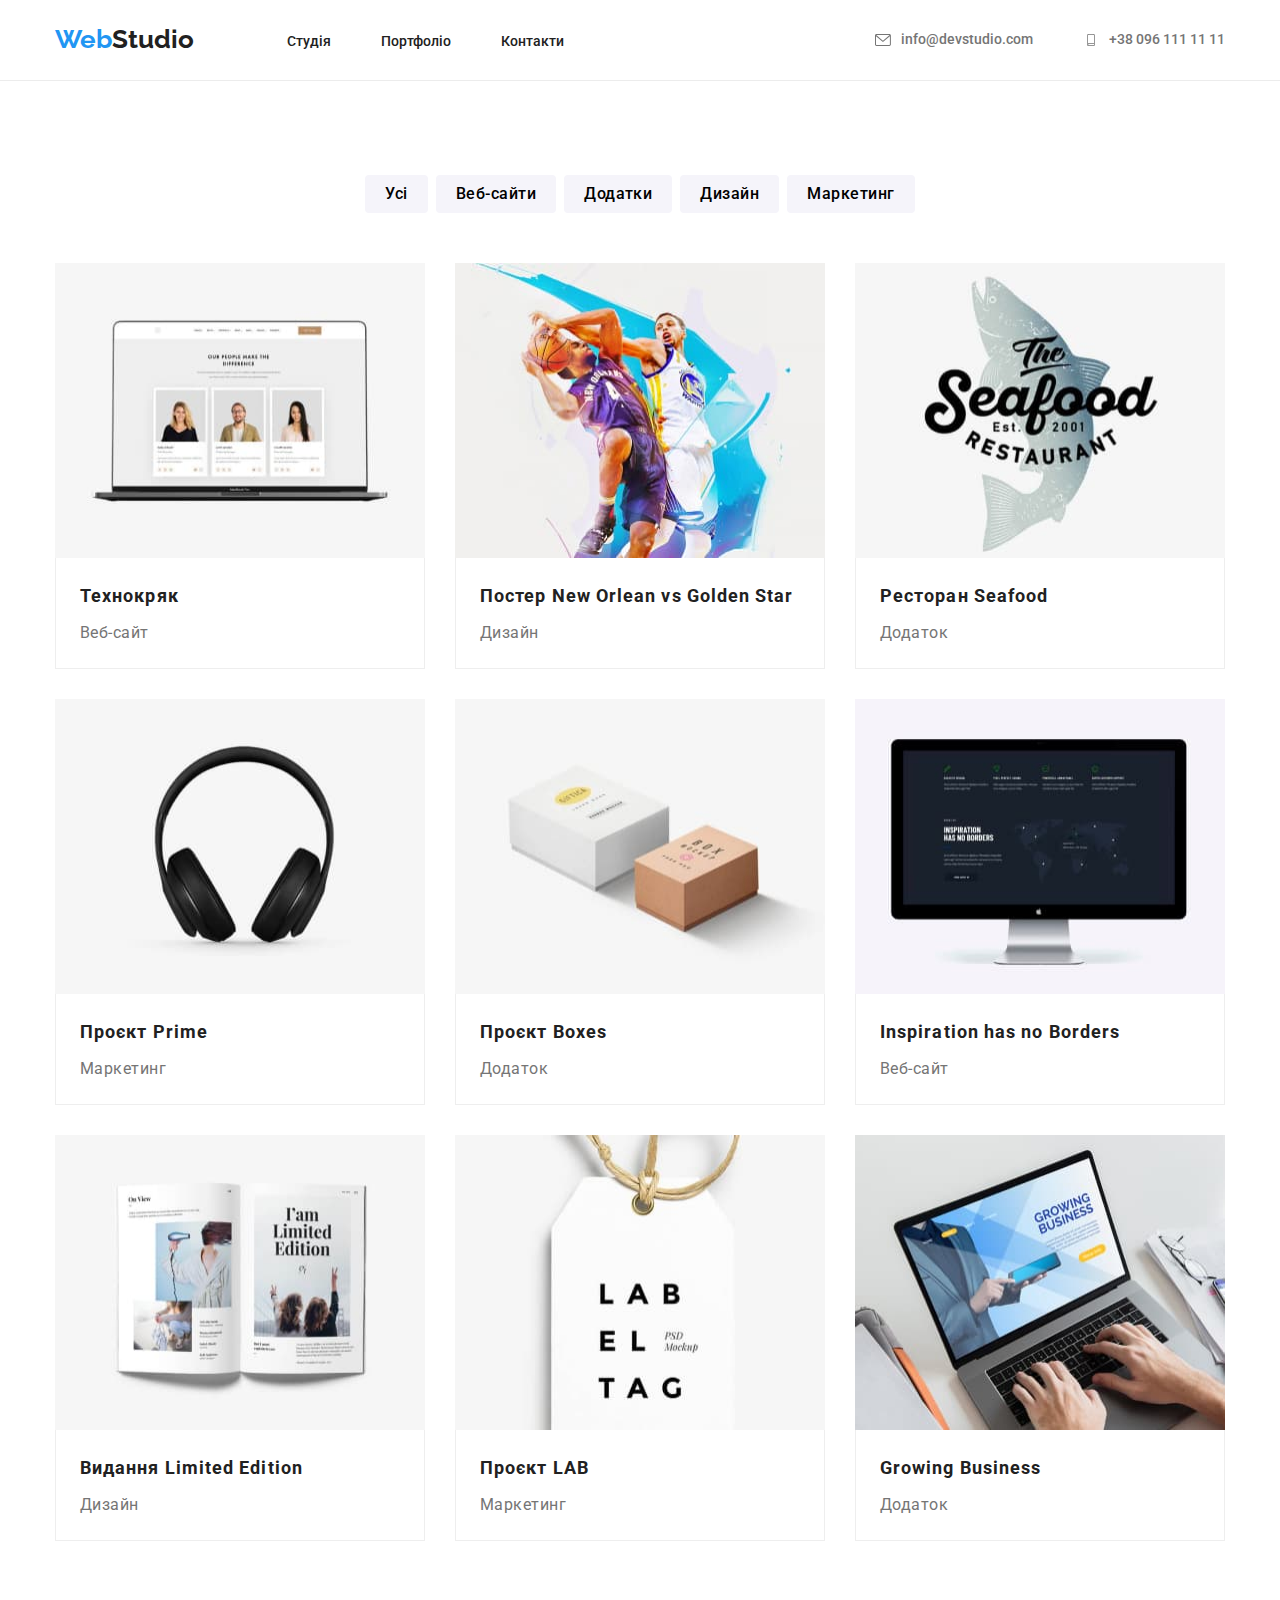
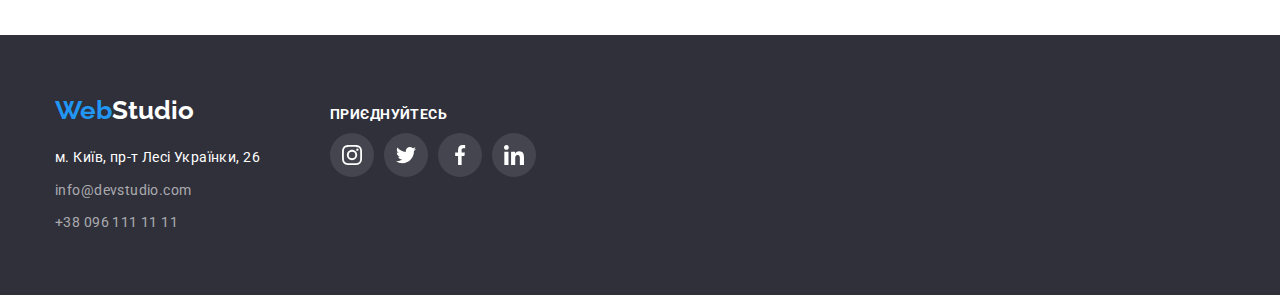
==== portfolio.html @ 413ea044 "copy from homework-4" ====
<!DOCTYPE html>
<html lang="uk">
  <head>
    <meta charset="UTF-8" />
    <meta http-equiv="X-UA-Compatible" content="IE=edge" />
    <meta name="viewport" content="width=device-width, initial-scale=1.0" />
    <link rel="preconnect" href="https://fonts.googleapis.com" />
    <link rel="preconnect" href="https://fonts.gstatic.com" crossorigin />
    <link
      href="https://fonts.googleapis.com/css2?family=Raleway:wght@700&family=Roboto:wght@400;500;700;900&display=swap"
      rel="stylesheet"
    />
    <link
      rel="stylesheet"
      href="https://cdnjs.cloudflare.com/ajax/libs/modern-normalize/1.1.0/modern-normalize.css"
      integrity="sha512-Y0MM+V6ymRKN2zStTqzQ227DWhhp4Mzdo6gnlRnuaNCbc+YN/ZH0sBCLTM4M0oSy9c9VKiCvd4Jk44aCLrNS5Q=="
      crossorigin="anonymous"
      referrerpolicy="no-referrer"
    />
    <link rel="stylesheet" href="./css/styles.css" />
    <title>Портфоліо</title>
  </head>

  <body>
    <!-- Шапка сторінки -->
    <header class="topbar">
      <div class="container topbar-flex">
        <nav class="topbar-navigation">
          <!-- Логотип -->
          <a href="./index.html" class="logo link-options"
            ><span class="word-web">Web</span
            ><span class="studio-header">Studio</span></a
          >
          <!-- Навігація по сторінці -->
          <ul class="topbar-navigation-list">
            <li class="topbar-navigation-group">
              <a href="./index.html" class="link-options topbar-navigation-link"
                >Студія</a
              >
            </li>
            <li class="topbar-navigation-group">
              <a
                href="./portfolio.html"
                class="link-options topbar-navigation-link"
                >Портфоліо</a
              >
            </li>
            <li class="topbar-navigation-group">
              <a href="#" class="link-options topbar-navigation-link"
                >Контакти</a
              >
            </li>
          </ul>
        </nav>
        <ul class="topbar-contacts-list">
          <li class="topbar-contacts-group">
            <a
              href="mailto:info@devstudio.com"
              class="link-options topbar-contacts-link"
            >
              <svg class="topbar-contacts-icon" width="16" height="12">
                <use
                  href="./images/icomoon/symbol-defs.svg#icon-mail"
                ></use>
                </svg>info@devstudio.com</a
            >
          </li>
          <li class="topbar-contacts-group">
            <a
              href="tel:+380961111111"
              class="link-options topbar-contacts-link"
            >
              <svg class="topbar-contacts-icon" width="16" height="12">
                <use
                  href="./images/icomoon/symbol-defs.svg#icon-tel"
                ></use>
              </svg>+38 096 111 11 11</a
            >
          </li>
        </ul>
      </div>
    </header>
    <!-- Основний контент сторінки -->
    <main>
      <section class="section">
        <div class="container">
          <h1 class="hidden">Портфоліо</h1>
          <ul class="flex-list porfolio-btn-list">
            <li class="porfolio-btn-grop">
              <button type="button" class="portfolio-btn">Усі</button>
            </li>
            <li class="porfolio-btn-grop">
              <button type="button" class="portfolio-btn">Веб-сайти</button>
            </li>
            <li class="porfolio-btn-grop">
              <button type="button" class="portfolio-btn">Додатки</button>
            </li>
            <li class="porfolio-btn-grop">
              <button type="button" class="portfolio-btn">Дизайн</button>
            </li>
            <li class="porfolio-btn-grop">
              <button type="button" class="portfolio-btn">Маркетинг</button>
            </li>
          </ul>
          <ul class="porfolio-link-list">
            <li class="porfolio-link-group">
              <a href="#" class="link-options portfolio-links">
                <img
                  src="./image-porfolio/img-1.jpeg"
                  alt="image-porfolio"
                  width="370"
                  height="295"
                  class="porfolio-link-img"
                />
                <div class="portfolio-tex-under-img">
                  <h2 class="porfolio-link-title">Технокряк</h2>
                  <p class="porfolio-link-text">Веб-сайт</p>
                </div>
              </a>
            </li>
            <li class="porfolio-link-group">
              <a href="#" class="link-options portfolio-links">
                <img
                  src="./image-porfolio/img-2.jpeg"
                  alt="image-porfolio"
                  width="370"
                  height="295"
                  class="porfolio-link-img"
                />
                <div class="portfolio-tex-under-img">
                  <h2 class="porfolio-link-title">
                    Постер New Orlean vs Golden Star
                  </h2>
                  <p class="porfolio-link-text">Дизайн</p>
                </div>
              </a>
            </li>
            <li class="porfolio-link-group">
              <a href="#" class="link-options portfolio-links">
                <img
                  src="./image-porfolio/img-3.jpeg"
                  alt="image-porfolio"
                  width="370"
                  height="295"
                  class="porfolio-link-img"
                />
                <div class="portfolio-tex-under-img">
                  <h2 class="porfolio-link-title">Ресторан Seafood</h2>
                  <p class="porfolio-link-text">Додаток</p>
                </div>
              </a>
            </li>
            <li class="porfolio-link-group">
              <a href="#" class="link-options portfolio-links">
                <img
                  src="./image-porfolio/img-4.jpeg"
                  alt="image-porfolio"
                  width="370"
                  height="295"
                  class="porfolio-link-img"
                />
                <div class="portfolio-tex-under-img">
                  <h2 class="porfolio-link-title">Проєкт Prime</h2>
                  <p class="porfolio-link-text">Маркетинг</p>
                </div>
              </a>
            </li>
            <li class="porfolio-link-group">
              <a href="#" class="link-options portfolio-links">
                <img
                  src="./image-porfolio/img-5.jpeg"
                  alt="image-porfolio"
                  width="370"
                  height="295"
                  class="porfolio-link-img"
                />
                <div class="portfolio-tex-under-img">
                  <h2 class="porfolio-link-title">Проєкт Boxes</h2>
                  <p class="porfolio-link-text">Додаток</p>
                </div>
              </a>
            </li>
            <li class="porfolio-link-group">
              <a href="#" class="link-options portfolio-links">
                <img
                  src="./image-porfolio/img-6.jpeg"
                  alt="image-porfolio"
                  width="370"
                  height="295"
                  class="porfolio-link-img"
                />
                <div class="portfolio-tex-under-img">
                  <h2 class="porfolio-link-title">
                    Inspiration has no Borders
                  </h2>
                  <p class="porfolio-link-text">Веб-сайт</p>
                </div>
              </a>
            </li>
            <li class="porfolio-link-group">
              <a href="#" class="link-options portfolio-links">
                <img
                  src="./image-porfolio/img-7.jpeg"
                  alt="image-porfolio"
                  width="370"
                  height="295"
                  class="porfolio-link-img"
                />
                <div class="portfolio-tex-under-img">
                  <h2 class="porfolio-link-title">Видання Limited Edition</h2>
                  <p class="porfolio-link-text">Дизайн</p>
                </div>
              </a>
            </li>
            <li class="porfolio-link-group">
              <a href="#" class="link-options portfolio-links">
                <img
                  src="./image-porfolio/img-8.jpeg"
                  alt="image-porfolio"
                  width="370"
                  height="295"
                  class="porfolio-link-img"
                />
                <div class="portfolio-tex-under-img">
                  <h2 class="porfolio-link-title">Проєкт LAB</h2>
                  <p class="porfolio-link-text">Маркетинг</p>
                </div>
              </a>
            </li>
            <li class="porfolio-link-group">
              <a href="#" class="link-options portfolio-links">
                <img
                  src="./image-porfolio/img-9.jpeg"
                  alt="image-porfolio"
                  width="370"
                  height="295"
                  class="porfolio-link-img"
                />
                <div class="portfolio-tex-under-img">
                  <h2 class="porfolio-link-title">Growing Business</h2>
                  <p class="porfolio-link-text">Додаток</p>
                </div>
              </a>
            </li>
          </ul>
        </div>
      </section>
    </main>

    <!-- Підвал сторінки -->
    <footer class="basement">
      <div class="container basement-container">
        <div class="basement-logo-con">
          <a href="./index.html" class="logo link-options logo-basement"
            ><span class="word-web">Web</span
            ><span class="studio-footer">Studio</span></a
          >
          <address class="basement-adress-section">
            <ul class="basement-list">
              <li class="basement-group">
                <a
                  href="https://goo.gl/maps/L8f5SfHQkq7jRVht7"
                  class="link-options basement-address"
                  >м. Київ, пр-т Лесі Українки, 26
                </a>
              </li>
              <li class="basement-group">
                <a
                  href="mailto:info@devstudio.com"
                  class="link-options basement-contacts"
                  >info@devstudio.com
                </a>
              </li>
              <li class="basement-group">
                <a
                  href="tel:+380961111111"
                  class="link-options basement-contacts"
                  >+38 096 111 11 11
                </a>
              </li>
            </ul>
          </address>
        </div>
        <div class="basement-icon-group">
          <p class="basement-soc our-features-title">приєднуйтесь</p>
          <ul class="soc-group">
            <li class="soc-list">
              <a href="#" class=" link-options basement-social-link">
                <svg class="social-link-icon" width="20" height="20">
                  <use
                    href="./images/icomoon/symbol-defs.svg#icon-instagram"
                  ></use>
                </svg>
              </a>
            </li>
            <li class="soc-list">
              <a href="#" class=" link-options basement-social-link">
                <svg class="social-link-icon" width="20" height="20">
                  <use
                    href="./images/icomoon/symbol-defs.svg#icon-twitter"
                  ></use>
                </svg>
              </a>
            </li>
            <li class="soc-list">
              <a href="#" class="basement-social-link  link-options ">
                <svg class="social-link-icon" width="20" height="20">
                  <use
                    href="./images/icomoon/symbol-defs.svg#icon-facebook"
                  ></use>
                </svg>
              </a>
            </li>
            <li class="soc-list">
              <a href="#" class="basement-social-link  link-options ">
                <svg class="social-link-icon" width="20" height="20">
                  <use
                    href="./images/icomoon/symbol-defs.svg#icon-linkedin"
                  ></use>
                </svg>
              </a>
            </li>
          </ul>
        </div>
      </div>
    </footer>
  </body>
</html>
---- css/styles.css ----
/* ---------------------------------- COLORS --------------------------------- */
:root{
    --primery-text-color: #212121;
    --additional-text-color: #FFFFFF;
    --paragraph-tex-color: #757575;
    --text-hover-color: #2196F3;
    --footer-contact-color: rgba(255, 255, 255, 0.6);
    --background-color: #ffffff;
    --background-color-additional: #2f303a;
    --background-color-special: #F5F4FA;
    --social-main-color: #AFB1B8;
}

/* ------------- body+logo+head+footer (тіло+логотип+шапка+підвал) ----------- */
/* ----- body (тіло) -----*/
body {
    background-color: #FFFFFF;
    font-family: 'Roboto', sans-serif;
    color: var(--primery-text-color);
}

.hidden{
    position: absolute;
    white-space: nowrap;
    width: 1px;
    height: 1px;
    overflow: hidden;
    border: 0;
    padding: 0;
    clip: rect(0 0 0 0);
    clip-path: inset(50%);
    margin: -1px;
}

/* links option (налаштування для посилать) */
.link-options {
    text-decoration: none;
}

h1,h2,h3,h4,h5,p,ul {
    margin: 0;
}

ul,ol{
    margin: 0;
    padding-left: 0;
}

.container{
    width: 1200px;
    padding-left: 15px;
    padding-right: 15px;
    margin: 0 auto;
}

/* .active{} */

/* ---------------------------------- LOGO ----------------------------------- */
/* "web" and "studio" style logo (in header and footer) */
.logo {
    font-family: 'Raleway', sans-serif;
    padding-top: 24px;
    padding-bottom: 25px;
}

/* options font LOGO (located in header and footer) */
.word-web,
.studio-header,
.studio-footer{
    font-weight: 700;
    font-size: 26px;
    line-height: 1.19;
}

/* options for tex "web" in logo */
.word-web {
    color: var(--text-hover-color);
}
/* options for tex "studio" in header logo */
.studio-header {
    color: var(--primery-text-color);
}
/* options for tex "studio" in footer logo */
.studio-footer {
    color: var(--additional-text-color);
}

/* ---------------------------- footer logo option --------------------------- */
.logo-basement {
    padding: 0;
}

/* =========================== HEADER (шапка сайта) ========================== */
/* header navigation options (налаштування шапки) */
.topbar { 
    border-bottom: 1px solid #ECECEC;
}

.topbar-flex {
    box-sizing: border-box;
    display: flex;
    justify-content: center;
}

.topbar-navigation-link, 
.topbar-contacts-link {
    font-weight: 500;
    font-size: 14px;
    line-height: 1.14;
}

.topbar-contacts-link{
    display: flex;
    align-items: center;
}

.topbar-navigation-list,
.topbar-contacts-list{
    list-style: none;
    display: flex;
}

/* ---------------------------- header navigation ---------------------------- */
/* header navigation section options (налаштування секції навігації) */
.topbar-navigation{
    display: inline-flex;
    justify-content: center;
}

.topbar-navigation-list{
    gap: 50px;
    margin-left: 93px;
}

/* header navigation list options (налаштування списку навігації) */
.topbar-navigation-group {
    margin-top: 32px;
}

/* header navigation link options (налаштування рядків списку навігації) */
.topbar-navigation-link{
    color: var(--primery-text-color);
    padding-top: 32px;
    padding-bottom: 32px;
}
.topbar-navigation-link:hover,
.topbar-navigation-link:focus{
    color: var(--text-hover-color);
}

/* ----------------------------- header contacts ----------------------------- */
.topbar-contacts-list{
    gap: 50px;
    margin-left: auto;
}

/* header contacts list options (налаштування списку контактів) */
.topbar-contacts-group {
    display: flex;
}

/* header contacts color and hover (налаштування контактів в шапці) */
.topbar-contacts-link {
    color: var(--paragraph-tex-color);
    padding-top: 32px;
    padding-bottom: 32px;
    fill: var(--paragraph-tex-color);
}
.topbar-contacts-link:focus ,
.topbar-contacts-link:hover {
    color: var(--text-hover-color);
    fill: var(--text-hover-color);
}

.topbar-contacts-icon{
margin-right: 10px;
}



/* -====================== FOOTER section (підвал сайту) ======================*/
/* footer section options (налаштування підвалу) */
.basement {
    background-color: var(--background-color-additional);
    padding-top: 60px;
    padding-bottom: 60px;
}

/* footer list options (налаштування списку в підвалі) */
.basement-list {
    display: inline;
    list-style: none;
}

.basement-logo {
    margin-bottom: 30px;
}

.basement-group{
    display: block;
    margin-bottom: 9px;
}

.basement-group:last-child{
    margin-bottom: 0;
}

/* footer address options (налаштування адреси в підвалі) */
.basement-address,
.basement-contacts{
    font-style: normal;
    font-weight: 400;
    font-size: 14px;
    line-height: 1.71;
    letter-spacing: 0.03em;
}

.basement-address{
    color: var(--additional-text-color);
}
.basement-address:hover,
.basement-address:focus {
    color: var(--text-hover-color);
}

/* footer contacts options (налаштування контактів в підвалі) */
.basement-contacts {
    color: var(--footer-contact-color);
}
.basement-contacts:hover,
.basement-contacts:focus {
    color: var(--text-hover-color);
}

.basement-container {
    display: flex;
    align-items: baseline;
}

.basement-adress-section {
    margin-top: 20px;
}

.basement-soc {
    color: var(--additional-text-color);
    margin-bottom: 20px;
}

.basement-icon-group {
    display: block;
    width: 206px;
    height: 80px;
    margin-left: 70px;
}

.basement-social-link{
    display: flex;
    justify-content: center;
    align-items: center;
    width: 44px;
    height: 44px;
    border-radius: 50%;
    background-color: rgba(255, 255, 255, 0.1);;
    fill: var(--additional-text-color);
}

.basement-social-link:hover,
.basement-social-link:focus{
    background-color: var(--text-hover-color);
}


/* ++++++++++++++ main index.html (основний контент index.html) ++++++++++++++ */
/* =========================== HERO section (герой) ===========================*/
.hero { 
    background-color: var(--background-color-additional);
    background-image: linear-gradient(rgba(47, 48, 58, 0.4) , rgba(47, 48, 58, 0.4) ) , url(../images/hero-bg.jpeg);
    background-size: 1600px;
    background-repeat: no-repeat;
    background-position: center;
/*     background-size: cover; */
    padding-top: 200px;
    padding-bottom: 200px;
}

/* .hero-container{} */

.hero-title {
    color: var(--additional-text-color);
    font-weight: 900;
    font-size: 44px;
    line-height: 1.36;
    text-align: center;
    letter-spacing: 0.06em;
    text-transform: uppercase;
    /* position */
    max-width: 696px;
    margin: 0 auto;
    margin-bottom: 30px;
}

.hero-div-btn {
    display: flex;
    justify-content: center;
}

.hero-button {
    color: var(--additional-text-color);
    background: var(--text-hover-color);
    cursor: pointer;
    font-family: inherit;
    font-weight: 700;
    font-size: 16px;
    line-height: 1.87;
    letter-spacing: 0.06em;
    text-align: center;
    height: 50px;
    width: 220px;
    border-radius: 4px;
    border-style: none;
    /* position */
}
.hero-button:hover,
.hero-button:focus{
    background: #188CE8;
    box-shadow: 0px 4px 4px rgba(0, 0, 0, 0.15);
    border-radius: 4px;
}

/* -==================== our-features (текст під банером) ==================== */
.our-features {padding-top: 94px;}

.our-features-list{
    color: var(--primery-text-color);
    list-style: none;
    display: flex;
    gap: 30px;
}

.our-features-group {
    flex-basis: calc((100% - 90px) / 4);
}

.our-icons-group {
    width: 270px;
    height: 120px;
    border-radius: 4px;
    background-color: var(--background-color-special);
    display: flex;
    justify-content: center;
    align-items: center;
    margin-bottom: 30px;
}

.our-features-icon {
fill: var(--primery-text-color);
}

/* title options (налаштування назви) */
.our-features-title {
    font-weight: 700;
    font-size: 14px;
    line-height: 1.14;
    letter-spacing: 0.03em;
    text-transform: uppercase;
    margin-bottom: 10px;
}

/* paragraph options (налаштування параграфу) */
.our-features-text {
    color: var(--paragraph-tex-color);
    font-size: 14px;
    line-height: 1.71;
    letter-spacing: 0.03em;
}

/* ======================= img-section (чим займаємось) ======================= */

/* title in section 3 and 4  */
.img-section-title, 
.our-team-main-title, 
.partners-main-title{
    color: var(--primery-text-color);
    font-weight: 700;
    font-size: 36px;
    line-height: 1.16;
    text-align: center;
    letter-spacing: 0.03em;
    /* position */
    box-sizing: border-box;
    margin-bottom: 50px;
}

.img-section-picture {
    display: block;
}

/*  налаштування списку (list options) */
.img-section-list,
.our-team-list{
    display: flex;
    list-style: none;
    gap: 30px;
}

/* .img-section-picture{} */

/* =================== our team (ot) (наша команда) section =================== */
.our-team {
    background-color: var(--background-color-special);
}

/* .our-team-main-title {} */

/* .our-team-title {} */
/* .our-team-list{} */

.our-team-group{
    margin: 0 auto;
    background-color: var(--additional-text-color);
    width: calc((100% - 90px) / 4);
    box-shadow: 0px 1px 3px rgba(0, 0, 0, 0.12), 0px 1px 1px rgba(0, 0, 0, 0.14), 0px 2px 1px rgba(0, 0, 0, 0.2);
    border-radius: 0px 0px 4px 4px;
}

.our-team-img {
    display: block;
}

.our-team-text {
    padding: 30px 0;
}

.our-team-title {
    color: var(--primery-text-color);
    font-weight: 500;
    font-size: 16px;
    line-height: 1.18;
    text-align: center;
    letter-spacing: 0.03em;
    margin-bottom: 10px;
}

.our-team-p {
    color: var(--paragraph-tex-color);
    font-size: 16px;
    line-height: 1.18;
    text-align: center;
    letter-spacing: 0.03em;
    margin-bottom: 16px;
}

.soc-group {
    display: flex;
    justify-content: center;
    gap: 10px;
}

.soc-list {
    list-style: none;
    display: contents;
}

.social-link{
    display: flex;
    justify-content: center;
    align-items: center;
    width: 44px;
    height: 44px;
    border-radius: 50%;
    fill: var(--social-main-color);
}

.social-link:hover,
.social-link:focus{
    background-color: var(--text-hover-color);
    fill: var(--additional-text-color);
}

/* нижче наведено ту саму функцію хіба довшим шляхом, тобто додатковими рядками */
/* .social-link:hover,
.social-link:focus{
    background-color: var(--text-hover-color);
}

.social-link:hover social-link-icon,
.social-link:focus social-link-icon{
fill: var(--additional-text-color);
} */

.section {
    padding-top: 94px;
    padding-bottom: 94px;
}

/* =================== partners (наша команда) section =================== */
.partners-group{
    list-style: none;
    display: flex;
    justify-content: center;
    gap: 30px;
}

/* .partners-list{} */

.partners-link{
    display: flex;
    justify-content: center;
    align-items: center;
    box-sizing: border-box;
    border: 1px solid var(--social-main-color);
    border-radius: 4px;
    width: 170px;
    height: 92px;
    fill: var(--social-main-color);
}

.partners-link:hover, 
.partners-link:focus{
    fill: var(--text-hover-color);
    border: 1px solid var(--text-hover-color);
}

/* .partners-icon{} */


/* ++++++++++++++++++++++++++ PAGE 2 portfolio.html +++++++++++++++++++++++++  */
/* ---------- main potfolio.html (основний контент portfolio.html) ----------  */

/* button list options (налаштування списка кнопок) */
.porfolio-btn-list{
    list-style: none;
    display: flex;
    justify-content: center;
    gap: 8px;
    margin-bottom: 50px;     
}

/* .porfolio-btn-grop {} */

/* button options (налаштування кнопки) */
.portfolio-btn {
    background-color: var(--background-color-special);
    cursor: pointer;
    font-family: inherit;
    font-weight: 500;
    font-size: 16px;
    line-height: 1.62;
    text-align: center;
    letter-spacing: 0.03em;
    /* btn style */
    border-style: none;
    border-radius: 4px;
    height: 38px;
    padding-left: 20px;
    padding-right: 20px;
}
.portfolio-btn:hover,
.portfolio-btn:focus{
    background-color: var(--text-hover-color);
    color: var(--additional-text-color);
    box-shadow: 0px 3px 1px rgba(0, 0, 0, 0.1), 0px 1px 2px rgba(0, 0, 0, 0.08), 0px 2px 2px rgba(0, 0, 0, 0.12);
    border-radius: 4px;
}

/* .nav-btn {} */

/* ============================ porfolio-link-list ============================ */
.porfolio-link-list {
    list-style: none;
    display: flex;
    flex-wrap: wrap;
    gap: 30px;
}

.porfolio-link-group {
    flex-basis: calc((100% - 60px)/3);
}

.portfolio-links{
    display: block;
}

.portfolio-links:hover, 
.portfolio-links:focus{
box-shadow: 0px 1px 1px rgba(0, 0, 0, 0.12), 0px 4px 4px rgba(0, 0, 0, 0.06), 1px 4px 6px rgba(0, 0, 0, 0.16);
}

.porfolio-link-img {
    display: block;
}

.porfolio-link-title{
    color: var(--primery-text-color);
    font-weight: 700;
    font-size: 18px;
    line-height: 2;
    letter-spacing: 0.06em;
}

.portfolio-tex-under-img{
    border-bottom:1px solid #EEEEEE;
    border-left:1px solid #EEEEEE;
    border-right:1px solid #EEEEEE;
    padding: 20px 24px;
}

.porfolio-link-text{
    color: var(--paragraph-tex-color);
    font-size: 16px;
    line-height: 1.87;
    letter-spacing: 0.03em;
    margin-top: 4px;
}
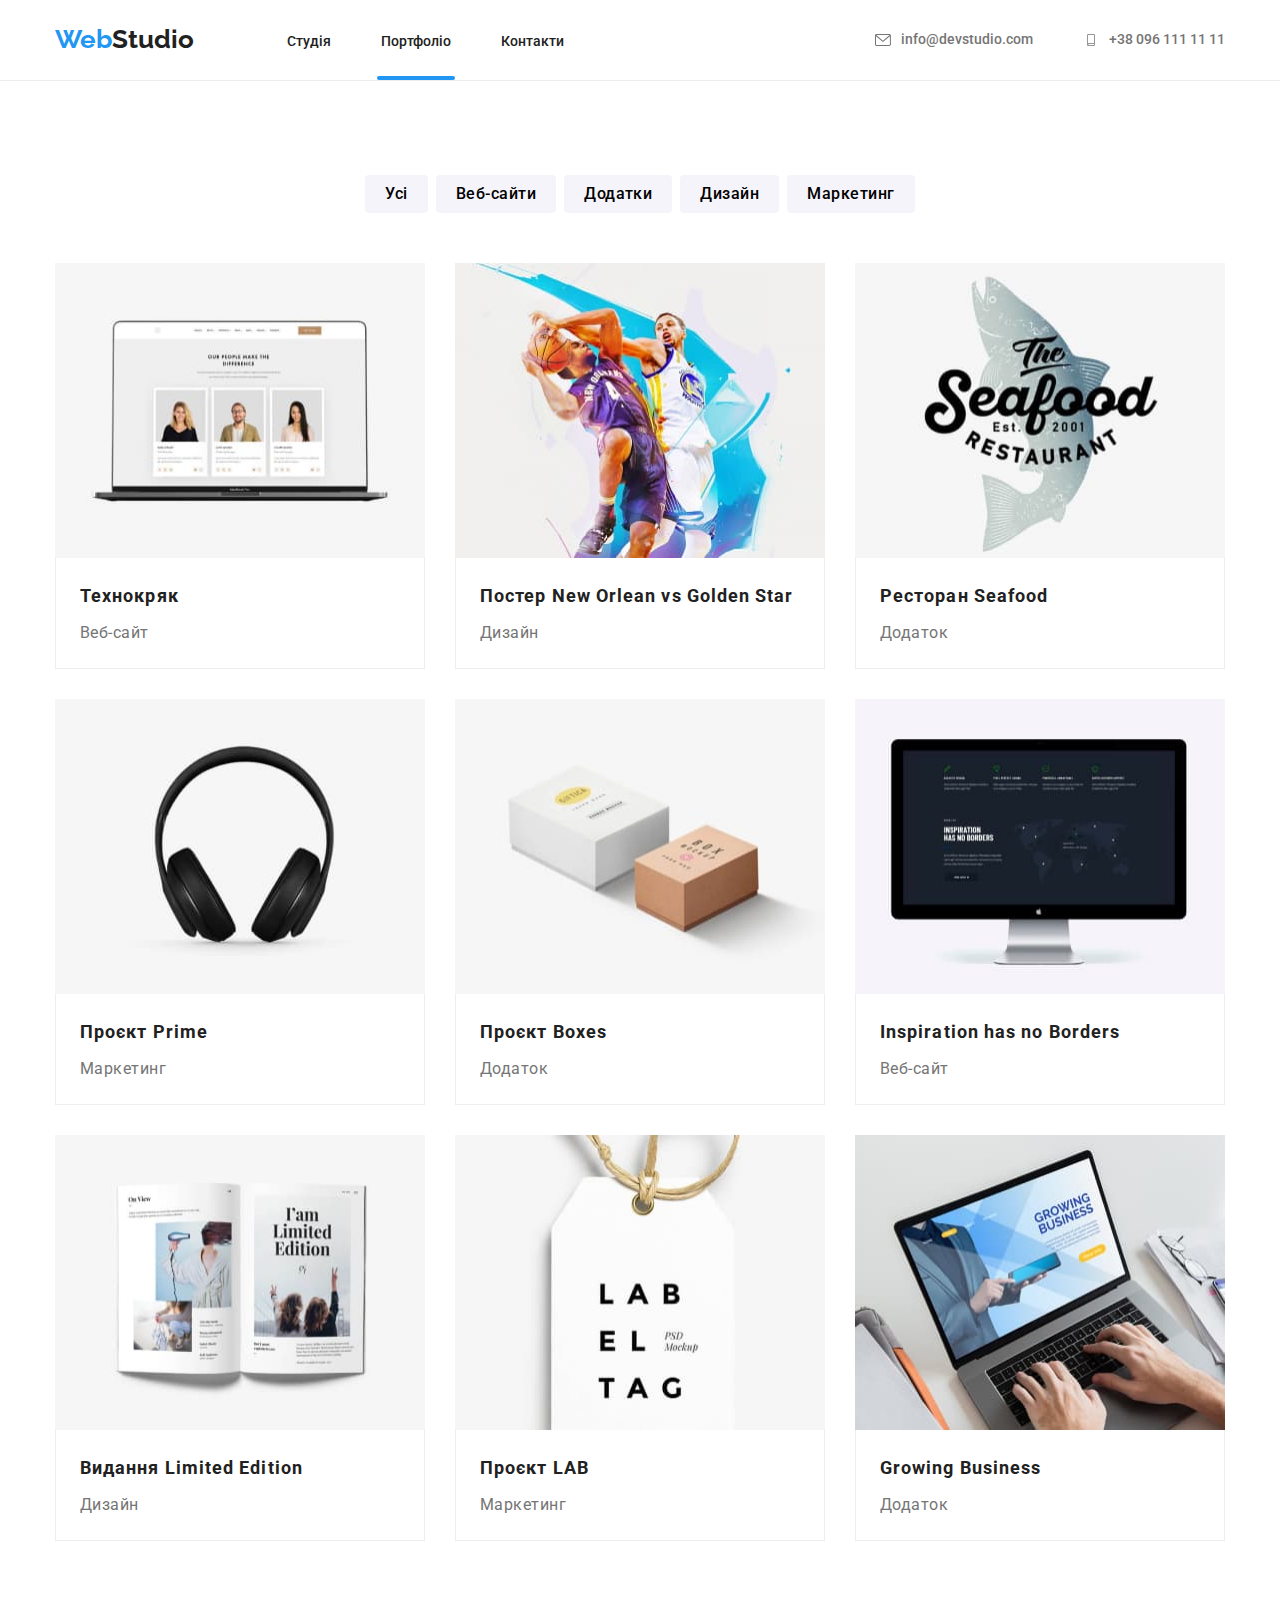
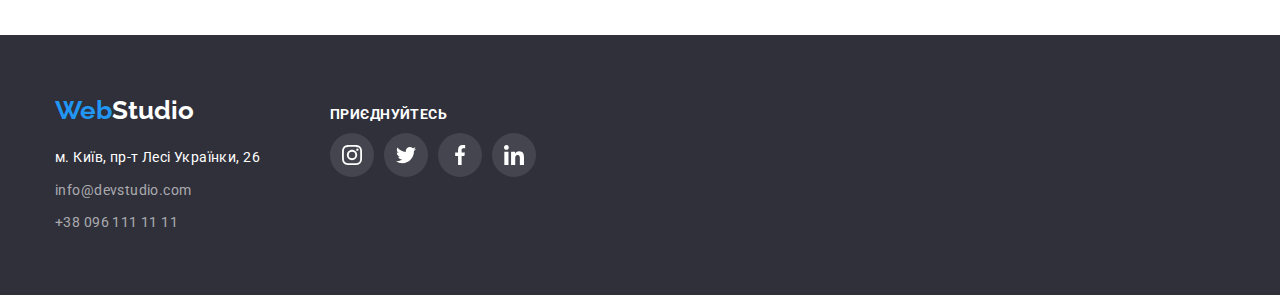
==== commit 8d670fd3: ":after current page" ====
--- a/portfolio.html
+++ b/portfolio.html
@@ -34,19 +34,23 @@
           <!-- Навігація по сторінці -->
           <ul class="topbar-navigation-list">
             <li class="topbar-navigation-group">
-              <a href="./index.html" class="link-options topbar-navigation-link"
+              <a
+                href="./index.html"
+                class="link-options topbar-navigation-link hover-transition"
                 >Студія</a
               >
             </li>
             <li class="topbar-navigation-group">
               <a
                 href="./portfolio.html"
-                class="link-options topbar-navigation-link"
+                class="link-options topbar-navigation-link hover-transition active-porfolio"
                 >Портфоліо</a
               >
             </li>
             <li class="topbar-navigation-group">
-              <a href="#" class="link-options topbar-navigation-link"
+              <a
+                href="#"
+                class="link-options topbar-navigation-link hover-transition"
                 >Контакти</a
               >
             </li>
@@ -56,25 +60,23 @@
           <li class="topbar-contacts-group">
             <a
               href="mailto:info@devstudio.com"
-              class="link-options topbar-contacts-link"
+              class="link-options topbar-contacts-link hover-transition"
             >
               <svg class="topbar-contacts-icon" width="16" height="12">
-                <use
-                  href="./images/icomoon/symbol-defs.svg#icon-mail"
-                ></use>
-                </svg>info@devstudio.com</a
+                <use href="./images/icomoon/symbol-defs.svg#icon-mail"></use>
+              </svg>
+              info@devstudio.com</a
             >
           </li>
           <li class="topbar-contacts-group">
             <a
               href="tel:+380961111111"
-              class="link-options topbar-contacts-link"
+              class="link-options topbar-contacts-link hover-transition"
             >
               <svg class="topbar-contacts-icon" width="16" height="12">
-                <use
-                  href="./images/icomoon/symbol-defs.svg#icon-tel"
-                ></use>
-              </svg>+38 096 111 11 11</a
+                <use href="./images/icomoon/symbol-defs.svg#icon-tel"></use>
+              </svg>
+              +38 096 111 11 11</a
             >
           </li>
         </ul>
@@ -87,31 +89,51 @@
           <h1 class="hidden">Портфоліо</h1>
           <ul class="flex-list porfolio-btn-list">
             <li class="porfolio-btn-grop">
-              <button type="button" class="portfolio-btn">Усі</button>
-            </li>
-            <li class="porfolio-btn-grop">
-              <button type="button" class="portfolio-btn">Веб-сайти</button>
-            </li>
-            <li class="porfolio-btn-grop">
-              <button type="button" class="portfolio-btn">Додатки</button>
-            </li>
-            <li class="porfolio-btn-grop">
-              <button type="button" class="portfolio-btn">Дизайн</button>
-            </li>
-            <li class="porfolio-btn-grop">
-              <button type="button" class="portfolio-btn">Маркетинг</button>
+              <button type="button" class="portfolio-btn hover-transition">
+                Усі
+              </button>
+            </li>
+            <li class="porfolio-btn-grop">
+              <button type="button" class="portfolio-btn hover-transition">
+                Веб-сайти
+              </button>
+            </li>
+            <li class="porfolio-btn-grop">
+              <button type="button" class="portfolio-btn hover-transition">
+                Додатки
+              </button>
+            </li>
+            <li class="porfolio-btn-grop">
+              <button type="button" class="portfolio-btn hover-transition">
+                Дизайн
+              </button>
+            </li>
+            <li class="porfolio-btn-grop">
+              <button type="button" class="portfolio-btn hover-transition">
+                Маркетинг
+              </button>
             </li>
           </ul>
           <ul class="porfolio-link-list">
             <li class="porfolio-link-group">
-              <a href="#" class="link-options portfolio-links">
-                <img
-                  src="./image-porfolio/img-1.jpeg"
-                  alt="image-porfolio"
-                  width="370"
-                  height="295"
-                  class="porfolio-link-img"
-                />
+              <a href="#" class="link-options portfolio-links hover-transition">
+                <div class="image-portfolio hover-transition">
+                  <img
+                    src="./image-porfolio/img-1.jpeg"
+                    alt="image-porfolio"
+                    width="370"
+                    height="295"
+                    class="porfolio-link-img"
+                  />
+                  <div class="image-overlay hover-transition">
+                    <p>
+                      Ресурс пропонує комплексні пропозиції з різним рівнем
+                      функціоналу та сервісів. Все це дозволить відвідувачу
+                      отримати вичерпні відомості про компанію чи приватну
+                      особу.
+                    </p>
+                  </div>
+                </div>
                 <div class="portfolio-tex-under-img">
                   <h2 class="porfolio-link-title">Технокряк</h2>
                   <p class="porfolio-link-text">Веб-сайт</p>
@@ -119,7 +141,7 @@
               </a>
             </li>
             <li class="porfolio-link-group">
-              <a href="#" class="link-options portfolio-links">
+              <a href="#" class="link-options portfolio-links hover-transition">
                 <img
                   src="./image-porfolio/img-2.jpeg"
                   alt="image-porfolio"
@@ -136,7 +158,7 @@
               </a>
             </li>
             <li class="porfolio-link-group">
-              <a href="#" class="link-options portfolio-links">
+              <a href="#" class="link-options portfolio-links hover-transition">
                 <img
                   src="./image-porfolio/img-3.jpeg"
                   alt="image-porfolio"
@@ -151,7 +173,7 @@
               </a>
             </li>
             <li class="porfolio-link-group">
-              <a href="#" class="link-options portfolio-links">
+              <a href="#" class="link-options portfolio-links hover-transition">
                 <img
                   src="./image-porfolio/img-4.jpeg"
                   alt="image-porfolio"
@@ -166,7 +188,7 @@
               </a>
             </li>
             <li class="porfolio-link-group">
-              <a href="#" class="link-options portfolio-links">
+              <a href="#" class="link-options portfolio-links hover-transition">
                 <img
                   src="./image-porfolio/img-5.jpeg"
                   alt="image-porfolio"
@@ -181,7 +203,7 @@
               </a>
             </li>
             <li class="porfolio-link-group">
-              <a href="#" class="link-options portfolio-links">
+              <a href="#" class="link-options portfolio-links hover-transition">
                 <img
                   src="./image-porfolio/img-6.jpeg"
                   alt="image-porfolio"
@@ -198,7 +220,7 @@
               </a>
             </li>
             <li class="porfolio-link-group">
-              <a href="#" class="link-options portfolio-links">
+              <a href="#" class="link-options portfolio-links hover-transition">
                 <img
                   src="./image-porfolio/img-7.jpeg"
                   alt="image-porfolio"
@@ -213,7 +235,7 @@
               </a>
             </li>
             <li class="porfolio-link-group">
-              <a href="#" class="link-options portfolio-links">
+              <a href="#" class="link-options portfolio-links hover-transition">
                 <img
                   src="./image-porfolio/img-8.jpeg"
                   alt="image-porfolio"
@@ -228,7 +250,7 @@
               </a>
             </li>
             <li class="porfolio-link-group">
-              <a href="#" class="link-options portfolio-links">
+              <a href="#" class="link-options portfolio-links hover-transition">
                 <img
                   src="./image-porfolio/img-9.jpeg"
                   alt="image-porfolio"
@@ -260,21 +282,21 @@
               <li class="basement-group">
                 <a
                   href="https://goo.gl/maps/L8f5SfHQkq7jRVht7"
-                  class="link-options basement-address"
+                  class="link-options basement-address hover-transition"
                   >м. Київ, пр-т Лесі Українки, 26
                 </a>
               </li>
               <li class="basement-group">
                 <a
                   href="mailto:info@devstudio.com"
-                  class="link-options basement-contacts"
+                  class="link-options basement-contacts hover-transition"
                   >info@devstudio.com
                 </a>
               </li>
               <li class="basement-group">
                 <a
                   href="tel:+380961111111"
-                  class="link-options basement-contacts"
+                  class="link-options basement-contacts hover-transition"
                   >+38 096 111 11 11
                 </a>
               </li>
@@ -285,7 +307,10 @@
           <p class="basement-soc our-features-title">приєднуйтесь</p>
           <ul class="soc-group">
             <li class="soc-list">
-              <a href="#" class=" link-options basement-social-link">
+              <a
+                href="#"
+                class="link-options basement-social-link hover-transition"
+              >
                 <svg class="social-link-icon" width="20" height="20">
                   <use
                     href="./images/icomoon/symbol-defs.svg#icon-instagram"
@@ -294,7 +319,10 @@
               </a>
             </li>
             <li class="soc-list">
-              <a href="#" class=" link-options basement-social-link">
+              <a
+                href="#"
+                class="link-options basement-social-link hover-transition"
+              >
                 <svg class="social-link-icon" width="20" height="20">
                   <use
                     href="./images/icomoon/symbol-defs.svg#icon-twitter"
@@ -303,7 +331,10 @@
               </a>
             </li>
             <li class="soc-list">
-              <a href="#" class="basement-social-link  link-options ">
+              <a
+                href="#"
+                class="basement-social-link link-options hover-transition"
+              >
                 <svg class="social-link-icon" width="20" height="20">
                   <use
                     href="./images/icomoon/symbol-defs.svg#icon-facebook"
@@ -312,7 +343,10 @@
               </a>
             </li>
             <li class="soc-list">
-              <a href="#" class="basement-social-link  link-options ">
+              <a
+                href="#"
+                class="basement-social-link link-options hover-transition"
+              >
                 <svg class="social-link-icon" width="20" height="20">
                   <use
                     href="./images/icomoon/symbol-defs.svg#icon-linkedin"
--- a/css/styles.css
+++ b/css/styles.css
@@ -53,6 +53,11 @@
     margin: 0 auto;
 }
 
+.hover-transition {
+    transition-duration: 250ms;
+    transition-timing-function: cubic-bezier(0.4, 0, 0.2, 1);
+}
+
 /* .active{} */
 
 /* ---------------------------------- LOGO ----------------------------------- */
@@ -142,10 +147,34 @@
     color: var(--primery-text-color);
     padding-top: 32px;
     padding-bottom: 32px;
+
+    position: relative;
 }
 .topbar-navigation-link:hover,
 .topbar-navigation-link:focus{
     color: var(--text-hover-color);
+}
+
+.active-main::after{
+    content: '';
+    position: absolute;
+    bottom: 1px;
+    left: -3px;
+    width: 48px;
+    height: 4px;
+    background-color: var(--text-hover-color);
+    border-radius: 2px;
+}
+
+.active-porfolio::after{
+    content: '';
+    position: absolute;
+    bottom: 1px;
+    left: -4px;
+    width: 78px;
+    height: 4px;
+    background-color: var(--text-hover-color);
+    border-radius: 2px;
 }
 
 /* ----------------------------- header contacts ----------------------------- */
@@ -357,7 +386,8 @@
 }
 
 /* title options (налаштування назви) */
-.our-features-title {
+.our-features-title,
+.img-label {
     font-weight: 700;
     font-size: 14px;
     line-height: 1.14;
@@ -367,7 +397,7 @@
 }
 
 /* paragraph options (налаштування параграфу) */
-.our-features-text {
+.our-features-text{
     color: var(--paragraph-tex-color);
     font-size: 14px;
     line-height: 1.71;
@@ -395,6 +425,26 @@
     display: block;
 }
 
+.img-section-group {
+    position: relative;
+}
+
+.img-position > .img-label {
+    position: absolute;
+    bottom: 0;
+    margin: 0;
+}
+
+.img-label{
+    color: var(--additional-text-color);
+    display: flex;
+    justify-content: center;
+    align-items: center;
+    background-color: rgba(47, 48, 58, 0.8);
+    height: 70px;
+    width: 370px;
+}
+
 /*  налаштування списку (list options) */
 .img-section-list,
 .our-team-list{
@@ -586,6 +636,35 @@
 box-shadow: 0px 1px 1px rgba(0, 0, 0, 0.12), 0px 4px 4px rgba(0, 0, 0, 0.06), 1px 4px 6px rgba(0, 0, 0, 0.16);
 }
 
+.image-portfolio{
+    position: relative;
+    overflow: hidden;
+}
+
+.image-portfolio:hover .image-overlay{
+transform: translatex(0);
+}
+
+.image-overlay {
+    position: absolute;
+    top: 0;
+    left: 0;
+    width: 100%;
+    height: 100%;
+
+    padding: 63px 24px;
+    font-family: sans-serif;
+    font-size: 18px;
+    line-height: 1.5;
+    color: var(--additional-text-color);
+    background-color:  rgba(33, 150, 243, 0.9);
+
+    transform: translateY(100%);
+    transition: transform 250ms ease;
+}
+
+
+
 .porfolio-link-img {
     display: block;
 }
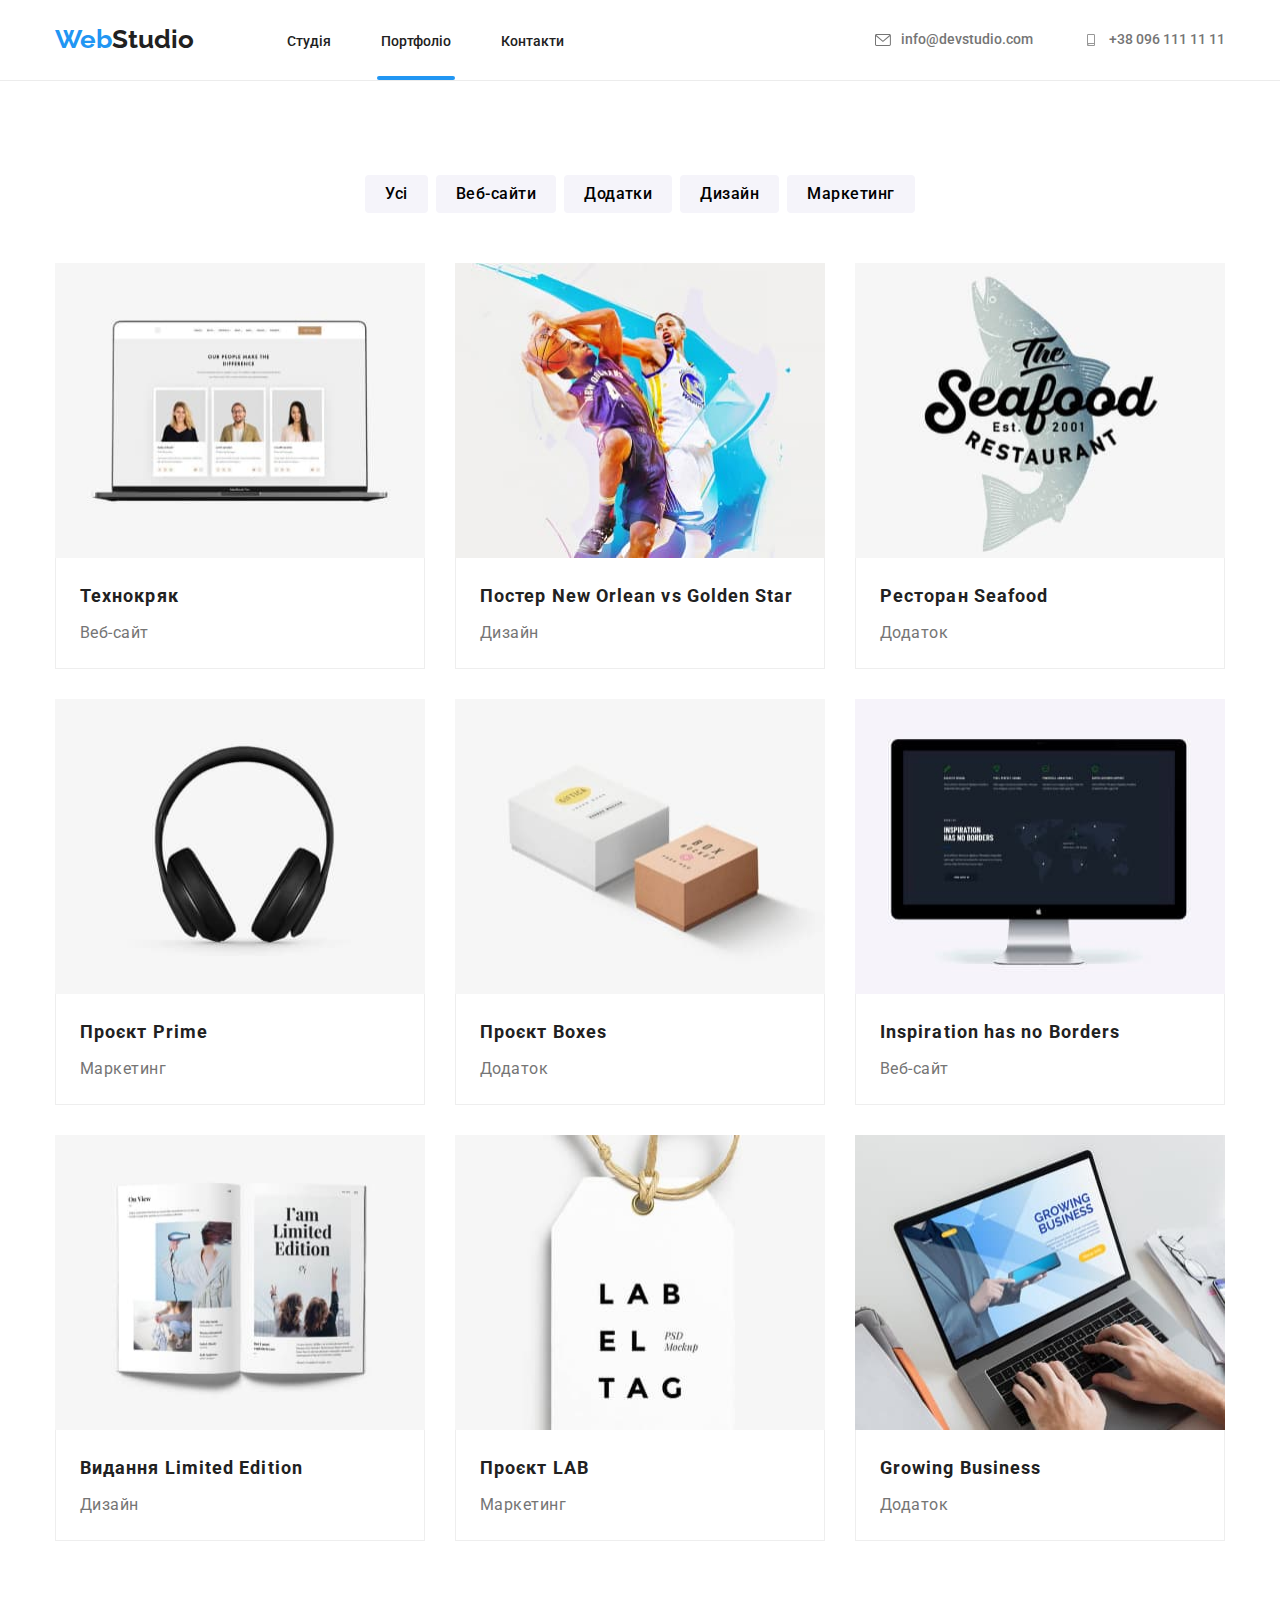
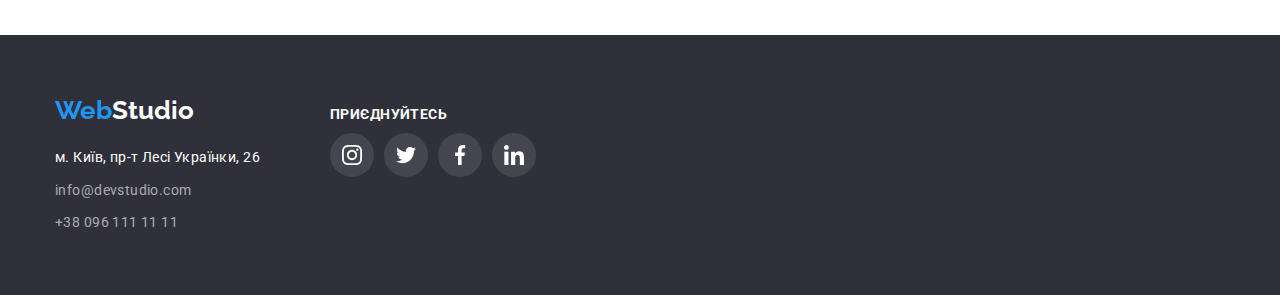
==== commit e35b8645: "Update portfolio.html" ====
--- a/portfolio.html
+++ b/portfolio.html
@@ -142,13 +142,23 @@
             </li>
             <li class="porfolio-link-group">
               <a href="#" class="link-options portfolio-links hover-transition">
-                <img
-                  src="./image-porfolio/img-2.jpeg"
-                  alt="image-porfolio"
-                  width="370"
-                  height="295"
-                  class="porfolio-link-img"
-                />
+                <div class="image-portfolio hover-transition">
+                  <img
+                    src="./image-porfolio/img-2.jpeg"
+                    alt="image-porfolio"
+                    width="370"
+                    height="295"
+                    class="porfolio-link-img"
+                  />
+                  <div class="image-overlay hover-transition">
+                    <p>
+                      Ресурс пропонує комплексні пропозиції з різним рівнем
+                      функціоналу та сервісів. Все це дозволить відвідувачу
+                      отримати вичерпні відомості про компанію чи приватну
+                      особу.
+                    </p>
+                  </div>
+                </div>
                 <div class="portfolio-tex-under-img">
                   <h2 class="porfolio-link-title">
                     Постер New Orlean vs Golden Star
@@ -159,13 +169,23 @@
             </li>
             <li class="porfolio-link-group">
               <a href="#" class="link-options portfolio-links hover-transition">
-                <img
-                  src="./image-porfolio/img-3.jpeg"
-                  alt="image-porfolio"
-                  width="370"
-                  height="295"
-                  class="porfolio-link-img"
-                />
+                <div class="image-portfolio hover-transition">
+                  <img
+                    src="./image-porfolio/img-3.jpeg"
+                    alt="image-porfolio"
+                    width="370"
+                    height="295"
+                    class="porfolio-link-img"
+                  />
+                  <div class="image-overlay hover-transition">
+                    <p>
+                      Ресурс пропонує комплексні пропозиції з різним рівнем
+                      функціоналу та сервісів. Все це дозволить відвідувачу
+                      отримати вичерпні відомості про компанію чи приватну
+                      особу.
+                    </p>
+                  </div>
+                </div>
                 <div class="portfolio-tex-under-img">
                   <h2 class="porfolio-link-title">Ресторан Seafood</h2>
                   <p class="porfolio-link-text">Додаток</p>
@@ -174,13 +194,23 @@
             </li>
             <li class="porfolio-link-group">
               <a href="#" class="link-options portfolio-links hover-transition">
-                <img
-                  src="./image-porfolio/img-4.jpeg"
-                  alt="image-porfolio"
-                  width="370"
-                  height="295"
-                  class="porfolio-link-img"
-                />
+                <div class="image-portfolio hover-transition">
+                  <img
+                    src="./image-porfolio/img-4.jpeg"
+                    alt="image-porfolio"
+                    width="370"
+                    height="295"
+                    class="porfolio-link-img"
+                  />
+                  <div class="image-overlay hover-transition">
+                    <p>
+                      Ресурс пропонує комплексні пропозиції з різним рівнем
+                      функціоналу та сервісів. Все це дозволить відвідувачу
+                      отримати вичерпні відомості про компанію чи приватну
+                      особу.
+                    </p>
+                  </div>
+                </div>
                 <div class="portfolio-tex-under-img">
                   <h2 class="porfolio-link-title">Проєкт Prime</h2>
                   <p class="porfolio-link-text">Маркетинг</p>
@@ -189,13 +219,23 @@
             </li>
             <li class="porfolio-link-group">
               <a href="#" class="link-options portfolio-links hover-transition">
-                <img
-                  src="./image-porfolio/img-5.jpeg"
-                  alt="image-porfolio"
-                  width="370"
-                  height="295"
-                  class="porfolio-link-img"
-                />
+                <div class="image-portfolio hover-transition">
+                  <img
+                    src="./image-porfolio/img-5.jpeg"
+                    alt="image-porfolio"
+                    width="370"
+                    height="295"
+                    class="porfolio-link-img"
+                  />
+                  <div class="image-overlay hover-transition">
+                    <p>
+                      Ресурс пропонує комплексні пропозиції з різним рівнем
+                      функціоналу та сервісів. Все це дозволить відвідувачу
+                      отримати вичерпні відомості про компанію чи приватну
+                      особу.
+                    </p>
+                  </div>
+                </div>
                 <div class="portfolio-tex-under-img">
                   <h2 class="porfolio-link-title">Проєкт Boxes</h2>
                   <p class="porfolio-link-text">Додаток</p>
@@ -204,13 +244,23 @@
             </li>
             <li class="porfolio-link-group">
               <a href="#" class="link-options portfolio-links hover-transition">
-                <img
-                  src="./image-porfolio/img-6.jpeg"
-                  alt="image-porfolio"
-                  width="370"
-                  height="295"
-                  class="porfolio-link-img"
-                />
+                <div class="image-portfolio hover-transition">
+                  <img
+                    src="./image-porfolio/img-6.jpeg"
+                    alt="image-porfolio"
+                    width="370"
+                    height="295"
+                    class="porfolio-link-img"
+                  />
+                  <div class="image-overlay hover-transition">
+                    <p>
+                      Ресурс пропонує комплексні пропозиції з різним рівнем
+                      функціоналу та сервісів. Все це дозволить відвідувачу
+                      отримати вичерпні відомості про компанію чи приватну
+                      особу.
+                    </p>
+                  </div>
+                </div>
                 <div class="portfolio-tex-under-img">
                   <h2 class="porfolio-link-title">
                     Inspiration has no Borders
@@ -221,13 +271,23 @@
             </li>
             <li class="porfolio-link-group">
               <a href="#" class="link-options portfolio-links hover-transition">
-                <img
-                  src="./image-porfolio/img-7.jpeg"
-                  alt="image-porfolio"
-                  width="370"
-                  height="295"
-                  class="porfolio-link-img"
-                />
+                <div class="image-portfolio hover-transition">
+                  <img
+                    src="./image-porfolio/img-7.jpeg"
+                    alt="image-porfolio"
+                    width="370"
+                    height="295"
+                    class="porfolio-link-img"
+                  />
+                  <div class="image-overlay hover-transition">
+                    <p>
+                      Ресурс пропонує комплексні пропозиції з різним рівнем
+                      функціоналу та сервісів. Все це дозволить відвідувачу
+                      отримати вичерпні відомості про компанію чи приватну
+                      особу.
+                    </p>
+                  </div>
+                </div>
                 <div class="portfolio-tex-under-img">
                   <h2 class="porfolio-link-title">Видання Limited Edition</h2>
                   <p class="porfolio-link-text">Дизайн</p>
@@ -236,13 +296,23 @@
             </li>
             <li class="porfolio-link-group">
               <a href="#" class="link-options portfolio-links hover-transition">
-                <img
-                  src="./image-porfolio/img-8.jpeg"
-                  alt="image-porfolio"
-                  width="370"
-                  height="295"
-                  class="porfolio-link-img"
-                />
+                <div class="image-portfolio hover-transition">
+                  <img
+                    src="./image-porfolio/img-8.jpeg"
+                    alt="image-porfolio"
+                    width="370"
+                    height="295"
+                    class="porfolio-link-img"
+                  />
+                  <div class="image-overlay hover-transition">
+                    <p>
+                      Ресурс пропонує комплексні пропозиції з різним рівнем
+                      функціоналу та сервісів. Все це дозволить відвідувачу
+                      отримати вичерпні відомості про компанію чи приватну
+                      особу.
+                    </p>
+                  </div>
+                </div>
                 <div class="portfolio-tex-under-img">
                   <h2 class="porfolio-link-title">Проєкт LAB</h2>
                   <p class="porfolio-link-text">Маркетинг</p>
@@ -251,13 +321,23 @@
             </li>
             <li class="porfolio-link-group">
               <a href="#" class="link-options portfolio-links hover-transition">
-                <img
-                  src="./image-porfolio/img-9.jpeg"
-                  alt="image-porfolio"
-                  width="370"
-                  height="295"
-                  class="porfolio-link-img"
-                />
+                <div class="image-portfolio hover-transition">
+                  <img
+                    src="./image-porfolio/img-9.jpeg"
+                    alt="image-porfolio"
+                    width="370"
+                    height="295"
+                    class="porfolio-link-img"
+                  />
+                  <div class="image-overlay hover-transition">
+                    <p>
+                      Ресурс пропонує комплексні пропозиції з різним рівнем
+                      функціоналу та сервісів. Все це дозволить відвідувачу
+                      отримати вичерпні відомості про компанію чи приватну
+                      особу.
+                    </p>
+                  </div>
+                </div>
                 <div class="portfolio-tex-under-img">
                   <h2 class="porfolio-link-title">Growing Business</h2>
                   <p class="porfolio-link-text">Додаток</p>
--- a/css/styles.css
+++ b/css/styles.css
@@ -30,6 +30,12 @@
     clip: rect(0 0 0 0);
     clip-path: inset(50%);
     margin: -1px;
+}
+
+.is-hidden{
+    visibility: hidden;
+    opacity: 0;
+    pointer-events: none;
 }
 
 /* links option (налаштування для посилать) */
@@ -348,12 +354,52 @@
     border-radius: 4px;
     border-style: none;
     /* position */
+    position: relative;
+    overflow: hidden;
 }
 .hero-button:hover,
 .hero-button:focus{
     background: #188CE8;
     box-shadow: 0px 4px 4px rgba(0, 0, 0, 0.15);
     border-radius: 4px;
+}
+
+.backdrop {
+    position: fixed;
+    top: 0;
+    left: 0;
+    width: 100vw;
+    height: 100vh;
+    background: rgba(0, 0, 0, 0.2);
+    transition: opacity 500ms cubic-bezier(0.11, 0, 0.5, 0) 0s, visibility 500ms cubic-bezier(0.11, 0, 0.5, 0) 0s;
+    z-index: 10;
+}
+
+.modal-window {
+    position: absolute;
+    top: calc((100% - 581px) / 2);
+    left: calc((100% - 528px) / 2);
+    width: 528px;
+    height: 581px;
+
+    background-color: var(--additional-text-color);
+    box-shadow: 0px 1px 3px rgba(0, 0, 0, 0.12), 0px 1px 1px rgba(0, 0, 0, 0.14), 0px 2px 1px rgba(0, 0, 0, 0.2);
+    border-radius: 4px;
+}
+
+.close-button{
+    position: absolute;
+    top: 8px;
+    right: 8px;
+
+    border: 1px solid rgba(0, 0, 0, 0.1);
+    background-color: var(--additional-text-color);
+    border-radius: 50%;
+    width: 30px;
+    height: 30px;
+
+    padding: 0;
+
 }
 
 /* -==================== our-features (текст під банером) ==================== */
